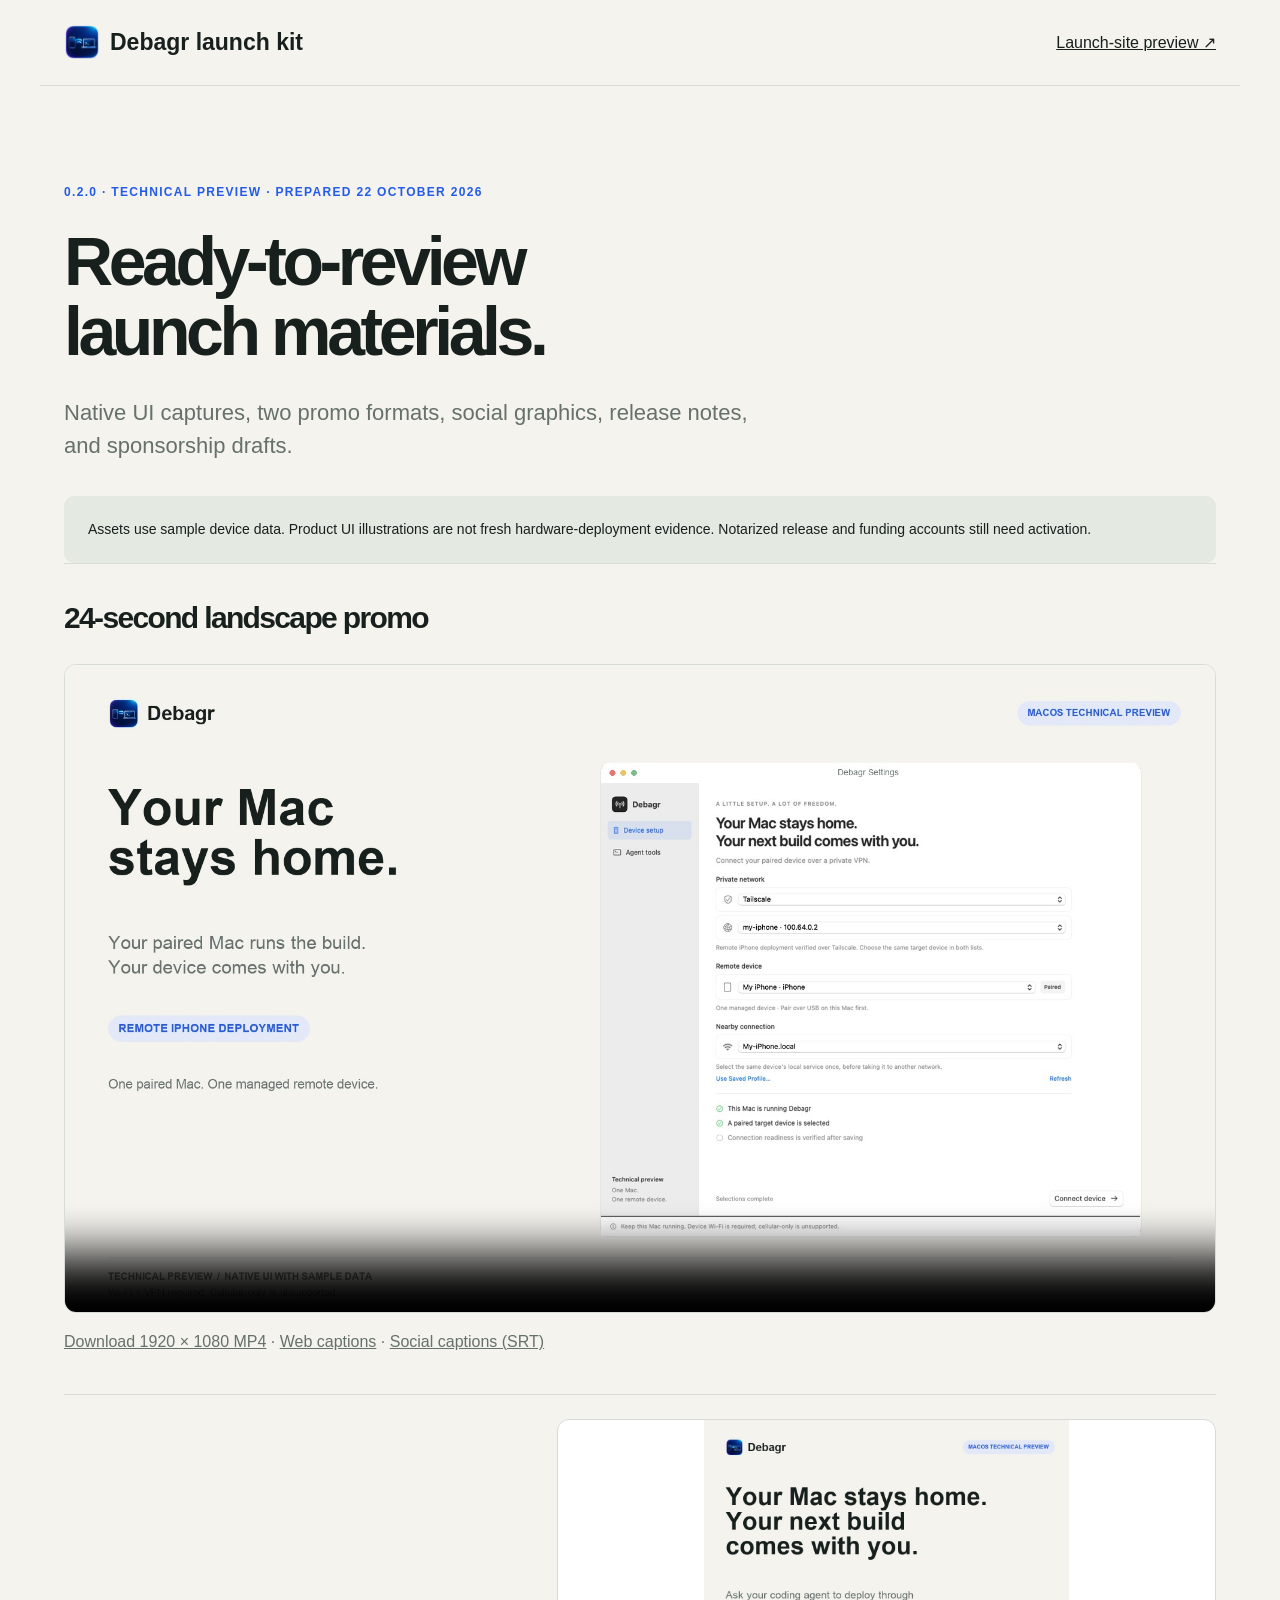
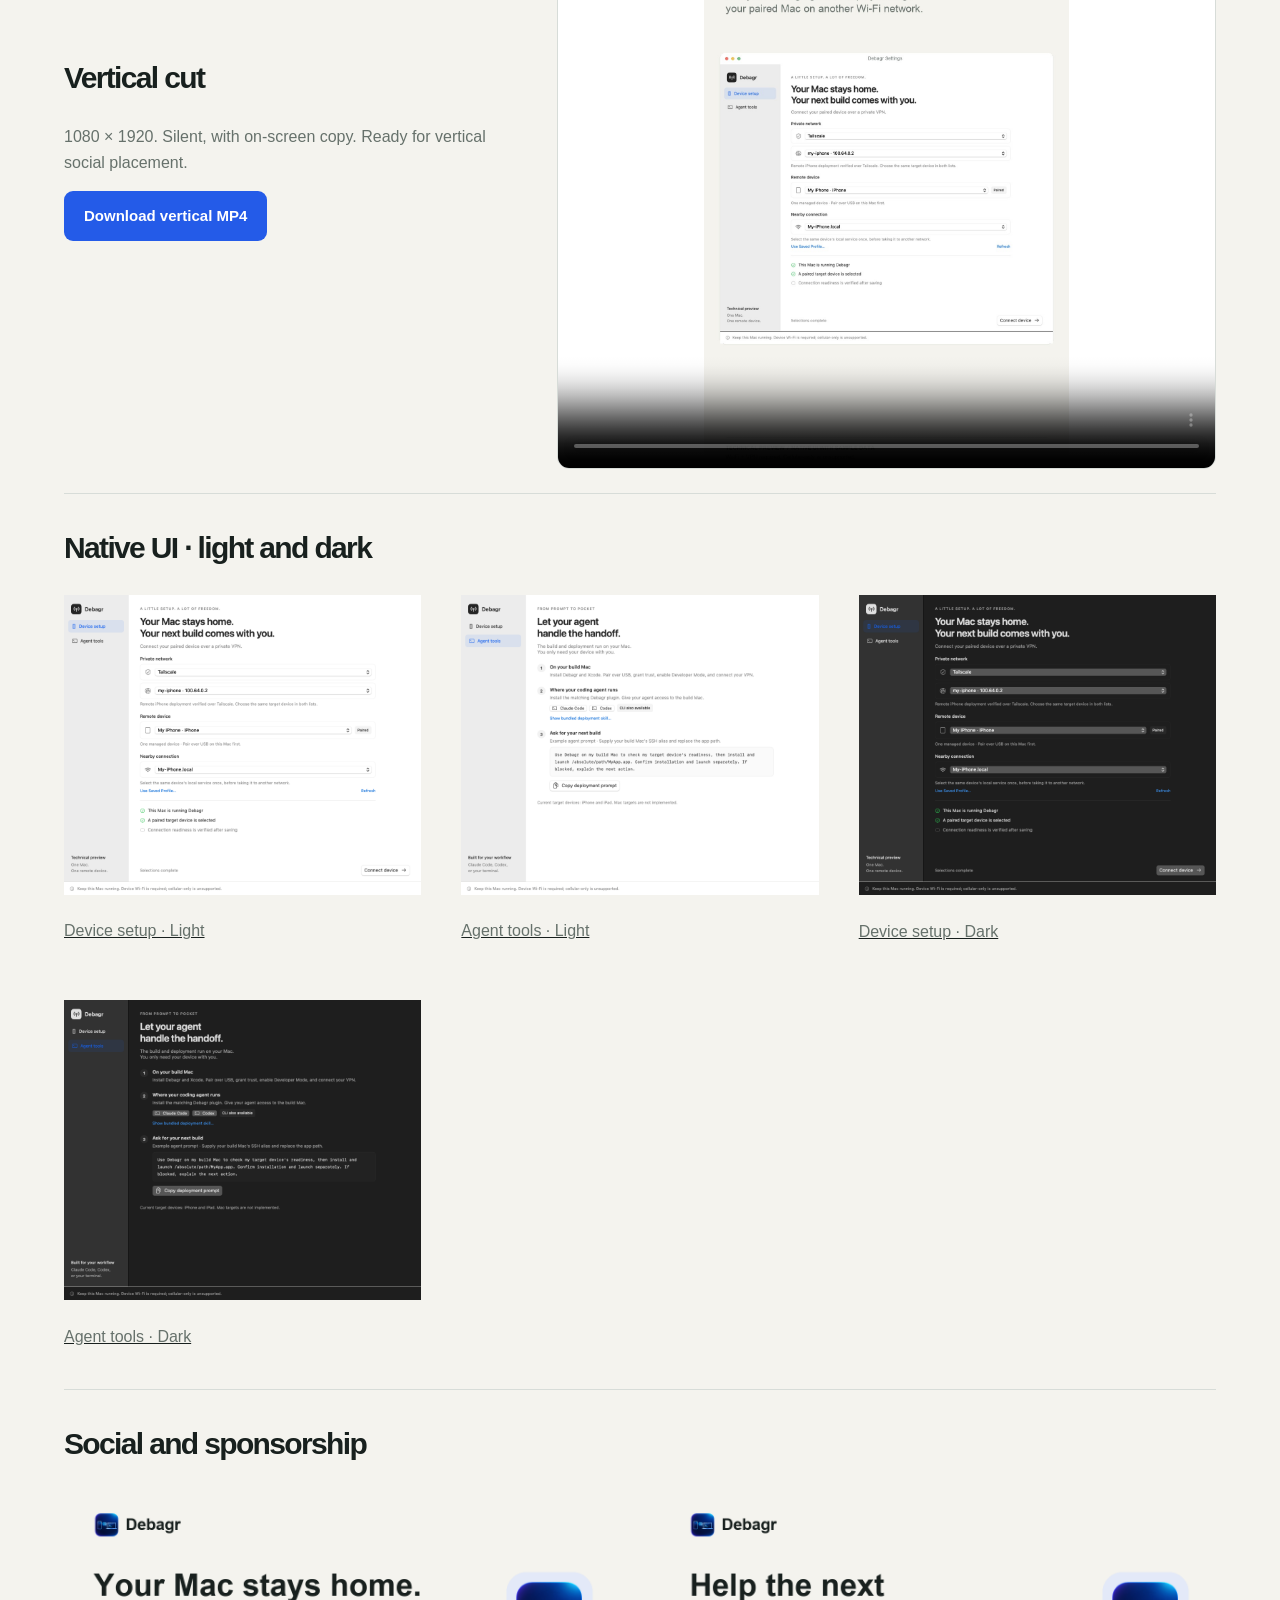
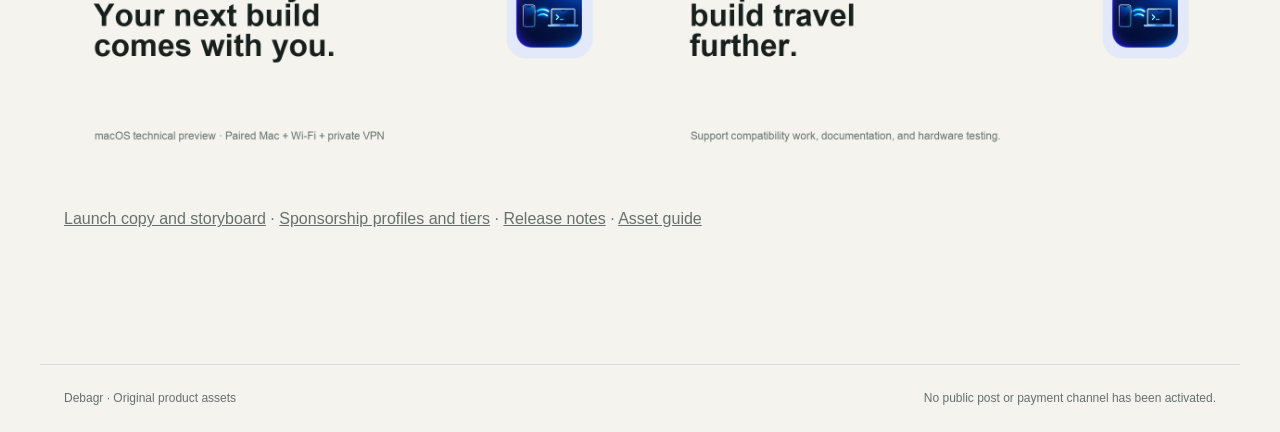
==== Marketing/index.html @ 7ded972e "Prepare technical preview signing pipeline and launch materials" ====
<!doctype html>
<html lang="en"><head><meta charset="utf-8"><meta name="viewport" content="width=device-width,initial-scale=1"><title>Debagr launch kit</title><link rel="stylesheet" href="site/styles.css"></head>
<body><nav><a class="brand" href="index.html"><img src="AppIcon.png" width="36" height="36" alt="">Debagr launch kit</a><a href="site/">Launch-site preview ↗</a></nav><main class="legal" style="max-width:1200px"><span class="eyebrow">0.2.0 · Technical preview · Prepared 22 October 2026</span><h1>Ready-to-review<br>launch materials.</h1><p class="lede">Native UI captures, two promo formats, social graphics, release notes, and sponsorship drafts.</p><div class="warning">Assets use sample device data. Product UI illustrations are not fresh hardware-deployment evidence. Notarized release and funding accounts still need activation.</div>
<section><h2>24-second landscape promo</h2><video controls playsinline preload="metadata" poster="video/debagr-promo-landscape-poster.jpg"><source src="video/debagr-promo-landscape.mp4" type="video/mp4"><track kind="captions" src="video/debagr-promo.vtt" srclang="en" label="English"></video><p><a href="video/debagr-promo-landscape.mp4" download>Download 1920 × 1080 MP4</a> · <a href="video/debagr-promo.vtt" download>Web captions</a> · <a href="video/debagr-promo.srt" download>Social captions (SRT)</a></p></section>
<section class="showcase"><div><h2>Vertical cut</h2><p>1080 × 1920. Silent, with on-screen copy. Ready for vertical social placement.</p><a class="button" href="video/debagr-promo-vertical.mp4" download>Download vertical MP4</a></div><video controls playsinline preload="metadata" poster="video/debagr-promo-vertical-poster.jpg" style="max-height:650px"><source src="video/debagr-promo-vertical.mp4" type="video/mp4"><track kind="captions" src="video/debagr-promo.vtt" srclang="en" label="English"></video></section>
<section><h2>Native UI · light and dark</h2><div class="grid" style="grid-template-columns:repeat(auto-fit,minmax(270px,1fr))"><a href="screenshots/device-setup-light.png"><img src="screenshots/device-setup-light.png" alt="Device setup in light appearance, sample data"><p>Device setup · Light</p></a><a href="screenshots/agent-tools-light.png"><img src="screenshots/agent-tools-light.png" alt="Agent tools in light appearance, sample data"><p>Agent tools · Light</p></a><a href="screenshots/device-setup-dark.png"><img src="screenshots/device-setup-dark.png" alt="Device setup in dark appearance, sample data"><p>Device setup · Dark</p></a><a href="screenshots/agent-tools-dark.png"><img src="screenshots/agent-tools-dark.png" alt="Agent tools in dark appearance, sample data"><p>Agent tools · Dark</p></a></div></section>
<section><h2>Social and sponsorship</h2><div class="grid" style="grid-template-columns:repeat(auto-fit,minmax(270px,1fr))"><a href="social/launch-card.png"><img src="social/launch-card.png" alt="Debagr social card: Your Mac stays home. Your next build comes with you."></a><a href="sponsorship/cover.png"><img src="sponsorship/cover.png" alt="Sponsor cover: Help the next build travel further."></a></div><p><a href="launch-copy.md">Launch copy and storyboard</a> · <a href="sponsorship/README.md">Sponsorship profiles and tiers</a> · <a href="release-notes.md">Release notes</a> · <a href="README.md">Asset guide</a></p></section></main><footer><span>Debagr · Original product assets</span><span>No public post or payment channel has been activated.</span></footer></body></html>
---- Marketing/site/styles.css ----
:root {
  color-scheme:light;
  --bg:#f4f3ee;
  --ink:#18201e;
  --muted:#66716b;
  --blue:#245be8;
  --line:#d7dcd8;
  --max:1200px;
  font-family:-apple-system,BlinkMacSystemFont,"Helvetica Neue",sans-serif
}
* {
  box-sizing:border-box
}
body {
  margin:0;
  background:var(--bg);
  color:var(--ink);
  line-height:1.6
}
a {
  color:inherit
}
img {
  max-width:100%;
  height:auto
}
nav,footer {
  max-width:var(--max);
  margin:auto;
  padding:24px;
  display:flex;
  align-items:center;
  justify-content:space-between;
  gap:24px
}
nav {
  border-bottom:1px solid var(--line)
}
.brand {
  display:flex;
  align-items:center;
  gap:10px;
  text-decoration:none;
  font-weight:750;
  font-size:23px
}
.brand img {
  border-radius:9px
}
.nav-links {
  display:flex;
  gap:24px
}
.nav-links a,footer a {
  font-size:14px;
  text-decoration:none
}
.badge {
  font-size:12px;
  color:var(--blue);
  background:#e3e9f8;
  border-radius:24px;
  padding:7px 14px;
  white-space:nowrap
}
.hero,.section,.legal {
  max-width:var(--max);
  margin:auto;
  padding:92px 24px
}
.hero {
  padding-top:78px
}
.eyebrow,.section-heading span {
  font-size:12px;
  font-weight:700;
  letter-spacing:.11em;
  text-transform:uppercase;
  color:var(--blue)
}
h1 {
  font-size:clamp(54px,7.8vw,108px);
  line-height:1.02;
  letter-spacing:-.065em;
  font-weight:650;
  margin:24px 0 30px
}
h1 em {
  font-style:normal;
  color:var(--blue)
}
h2 {
  font-size:clamp(38px,5.2vw,66px);
  line-height:1.08;
  letter-spacing:-.055em;
  font-weight:650;
  margin:14px 0 30px
}
h3 {
  font-size:23px;
  letter-spacing:-.025em;
  margin:35px 0 12px
}
.lede {
  font-size:22px;
  line-height:1.5;
  max-width:720px;
  color:var(--muted)
}
.actions {
  display:flex;
  align-items:center;
  gap:28px;
  margin:30px 0 14px;
  flex-wrap:wrap
}
.button {
  display:inline-block;
  background:var(--blue);
  color:white;
  border-radius:9px;
  padding:13px 20px;
  font-weight:600;
  text-decoration:none;
  font-size:15px
}
.button:hover {
  background:#164acb
}
.button[aria-disabled=true] {
  background:#dfe3df;
  color:#535d56
}
.text-link {
  font-size:15px;
  text-underline-offset:5px
}
.fine,figcaption {
  font-size:12px;
  color:var(--muted)
}
figure {
  margin:0
}
.product-shot {
  margin:60px auto 0;
  max-width:1000px
}
.product-shot img,.showcase img {
  display:block;
  border:1px solid var(--line);
  border-radius:14px;
  box-shadow:0 25px 65px #263b2b10
}
figcaption {
  margin-top:14px
}
.section {
  border-top:1px solid var(--line)
}
.grid {
  display:grid;
  gap:40px
}
.grid.three {
  grid-template-columns:repeat(3,1fr)
}
.grid article b {
  font-size:12px;
  color:var(--blue);
  letter-spacing:.08em
}
.grid p,.showcase p,.availability p {
  color:var(--muted);
  font-size:16px
}
.showcase {
  display:grid;
  grid-template-columns:.8fr 1.2fr;
  gap:54px;
  align-items:center
}
.showcase h2 {
  font-size:clamp(34px,4.5vw,56px)
}
video {
  display:block;
  width:100%;
  border:1px solid var(--line);
  border-radius:12px;
  background:white
}
details {
  font-size:14px;
  color:var(--muted);
  max-width:780px
}
summary {
  cursor:pointer
}
.requirements {
  padding:0;
  list-style:none;
  display:grid;
  grid-template-columns:1fr 1fr;
  gap:30px 60px
}
.requirements li {
  padding-top:18px;
  border-top:1px solid var(--line)
}
.requirements strong,.requirements span {
  display:block
}
.requirements span {
  margin-top:8px;
  font-size:15px;
  color:var(--muted)
}
.warning {
  padding:22px 24px;
  border-radius:10px;
  background:#e4e9e2;
  margin-top:34px;
  font-size:14px
}
.availability {
  display:grid;
  grid-template-columns:1fr 1fr;
  gap:50px;
  align-items:start
}
.availability h2 {
  margin-bottom:0
}
.availability .button {
  font-size:13px
}
.left {
  gap:20px
}
footer {
  border-top:1px solid var(--line);
  color:var(--muted);
  font-size:12px
}
.disclaimer {
  text-align:center;
  color:var(--muted);
  font-size:11px;
  margin:12px 24px 30px
}
.legal {
  max-width:850px
}
.legal h1 {
  font-size:68px
}
.legal section {
  border-top:1px solid var(--line);
  padding:24px 0
}
.legal section h2 {
  font-size:30px
}
.legal p,.legal li {
  color:var(--muted)
}
code {
  background:#e4e9e2;
  padding:3px 6px;
  border-radius:4px
}
.skip-link {
  position:absolute;
  left:16px;
  top:-60px;
  padding:8px 14px;
  background:white;
  z-index:10
}
.skip-link:focus {
  top:8px
}
:focus-visible {
  outline:3px solid var(--blue);
  outline-offset:4px
}
@media(max-width:760px) {
  nav {
    flex-wrap:wrap;
    gap:14px
  }
  .nav-links {
    order:3;
    width:100%;
    gap:20px
  }
  .nav-links a {
    font-size:12px
  }
  .hero,.section,.legal {
    padding-top:55px;
    padding-bottom:55px
  }
  h1 {
    font-size:clamp(48px,9.5vw,70px)
  }
  .lede {
    font-size:19px
  }
  .grid.three,.showcase,.requirements,.availability {
    grid-template-columns:1fr
  }
  .grid {
    gap:26px
  }
  h3 {
    margin-top:18px
  }
  .showcase {
    gap:30px
  }
  .availability {
    gap:10px
  }
  .actions {
    gap:20px
  }
  .product-shot {
    margin-top:40px
  }
  footer {
    flex-wrap:wrap
  }
  .legal h1 {
    font-size:48px
  }
}
@media(prefers-reduced-motion:reduce) {
  * {
    scroll-behavior:auto!important
  }
}
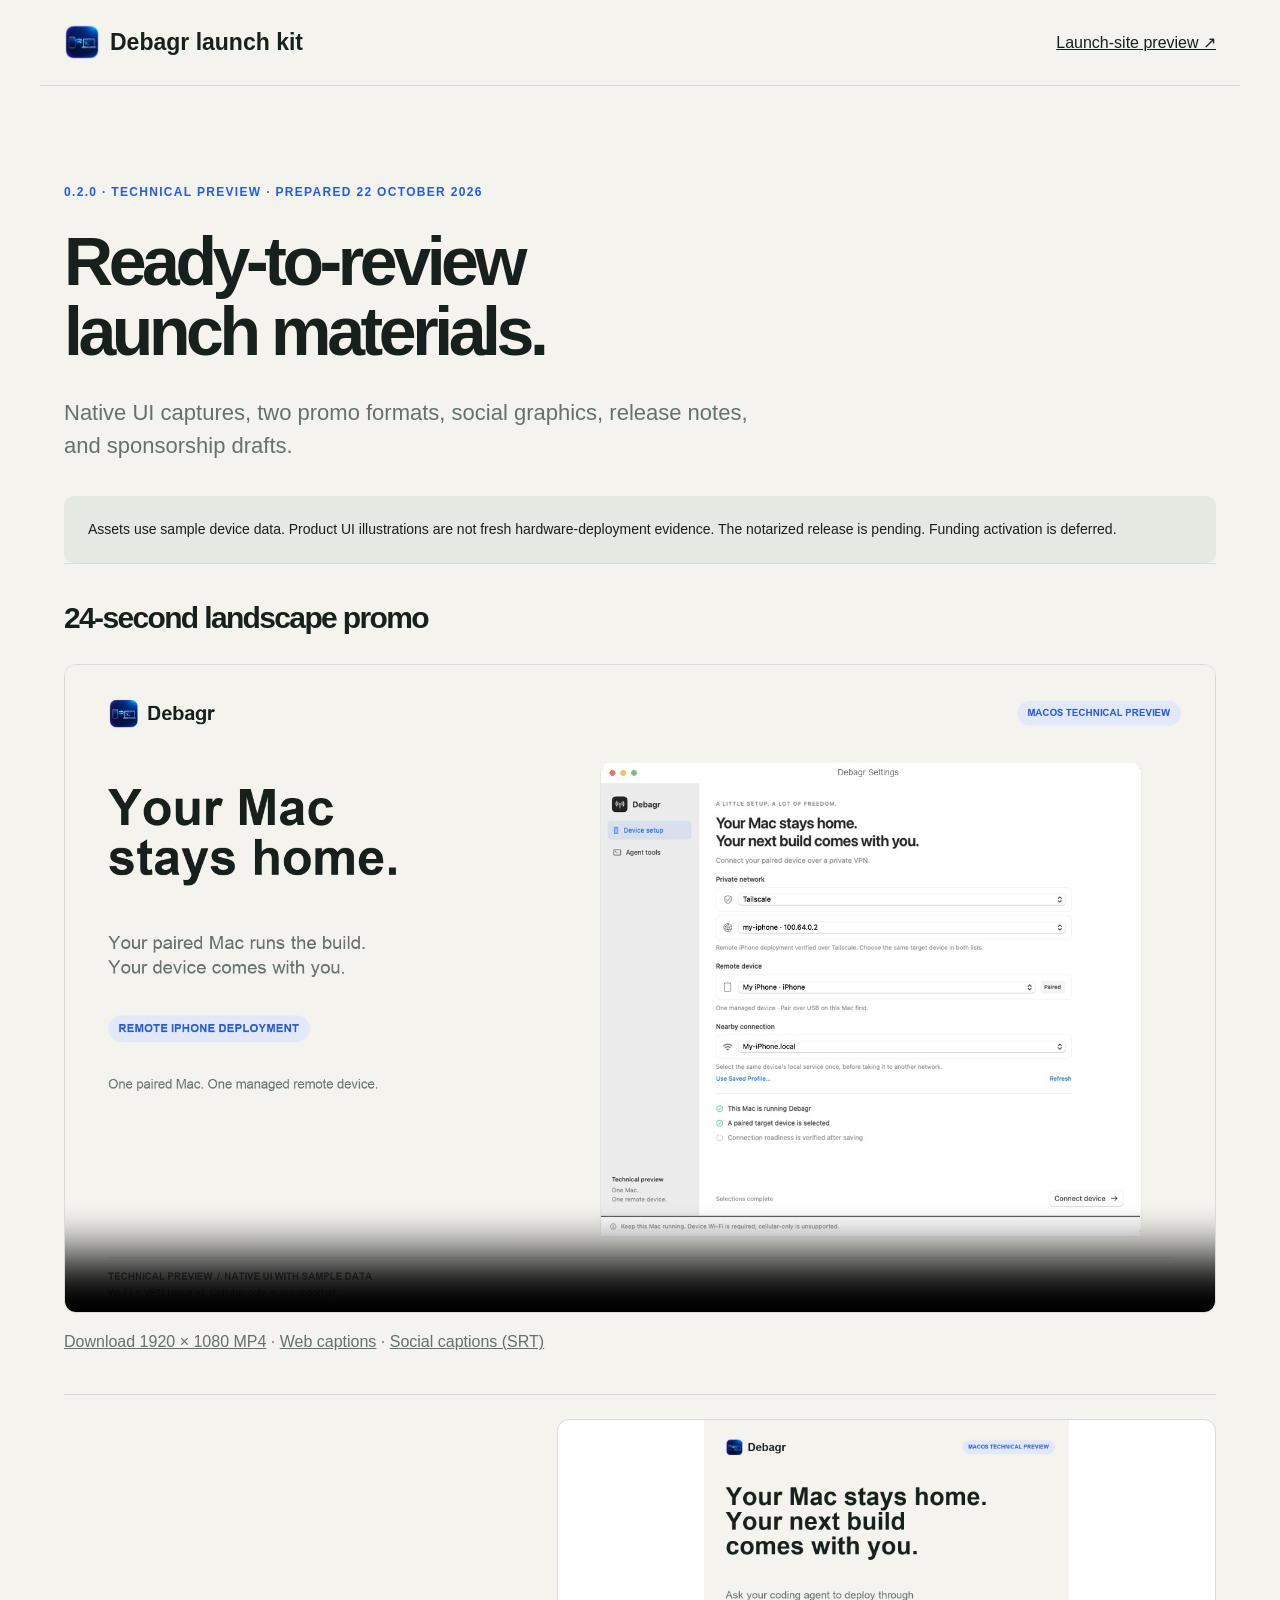
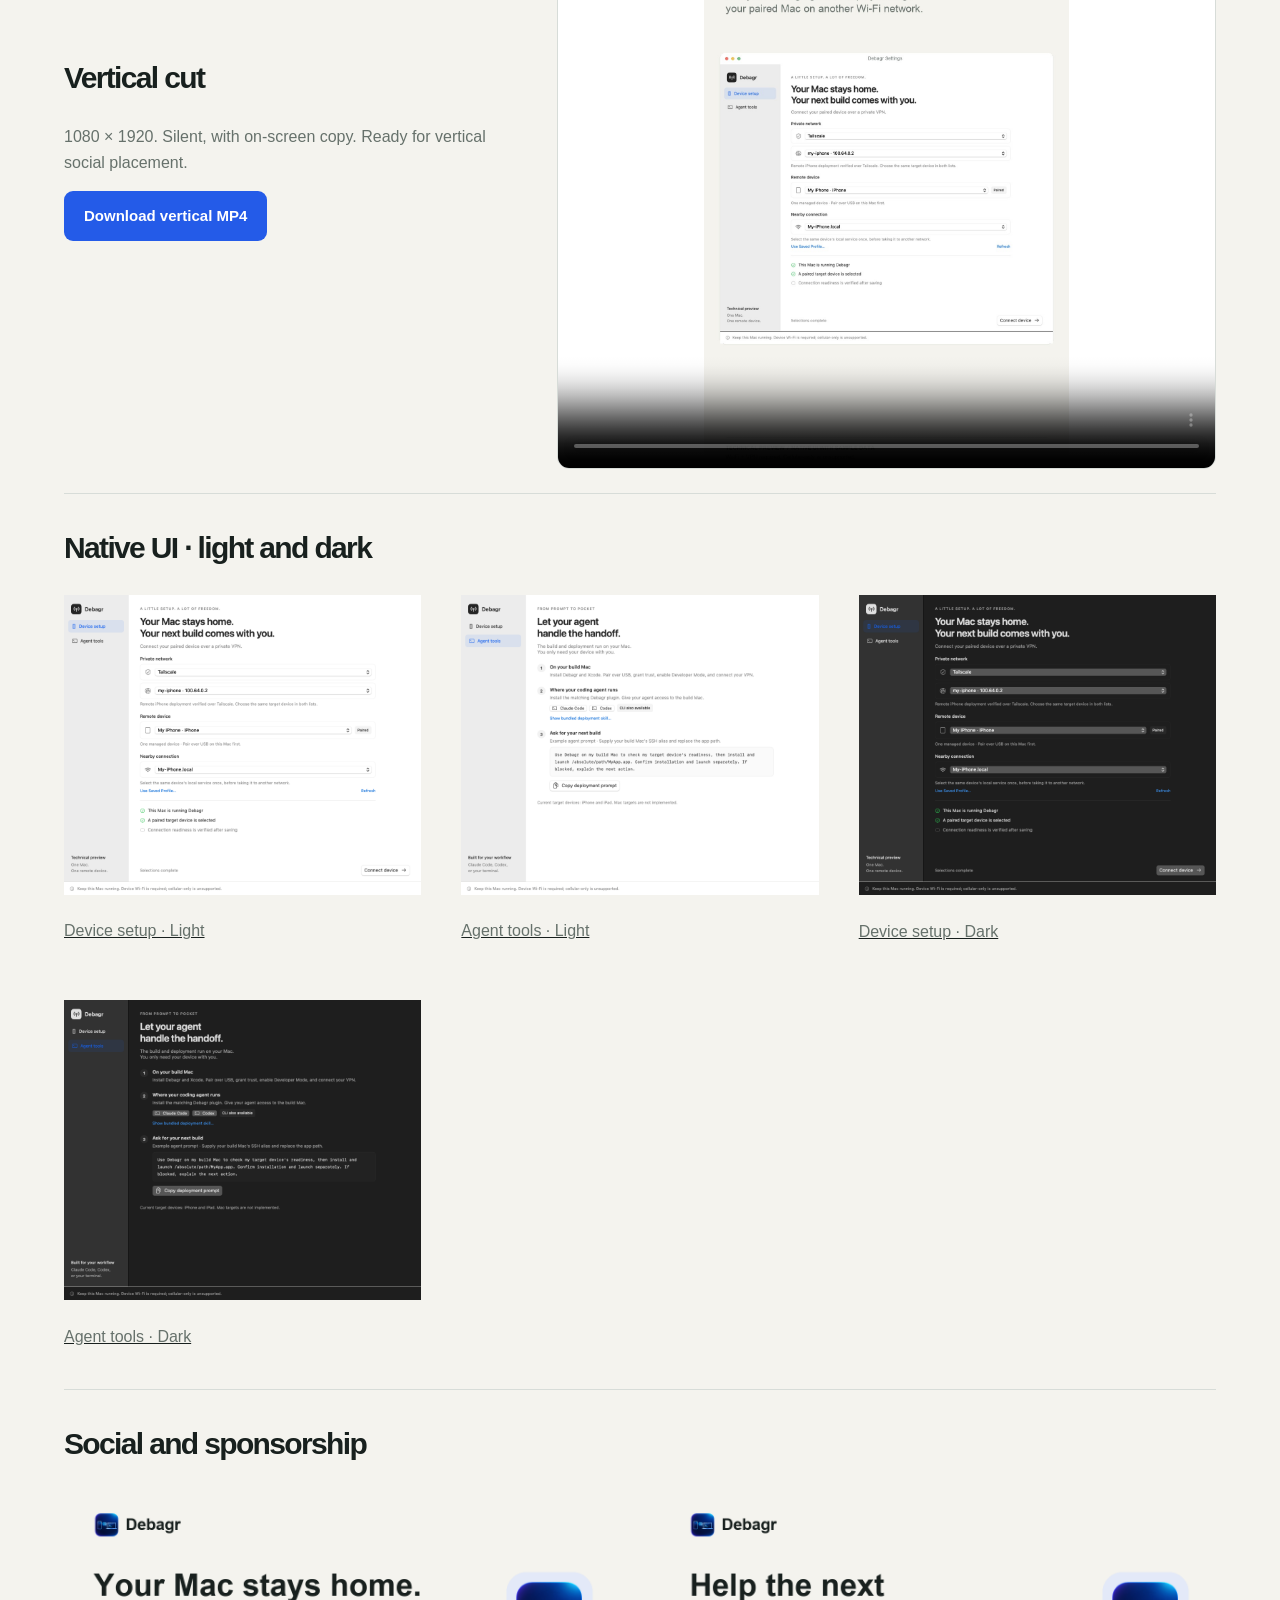
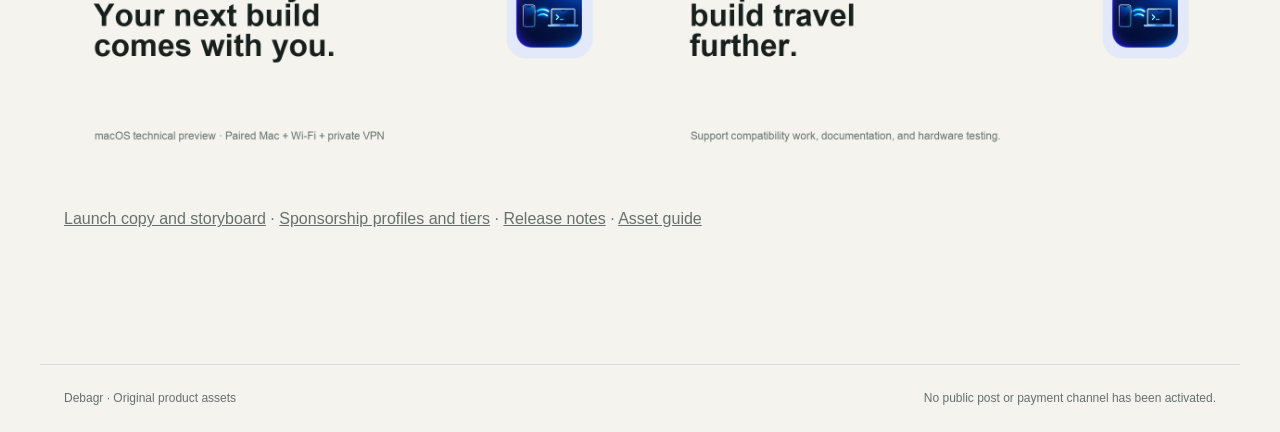
==== commit 51036a76: "Record personal publisher and defer funding activation" ====
--- a/Marketing/index.html
+++ b/Marketing/index.html
@@ -1,6 +1,6 @@
 <!doctype html>
 <html lang="en"><head><meta charset="utf-8"><meta name="viewport" content="width=device-width,initial-scale=1"><title>Debagr launch kit</title><link rel="stylesheet" href="site/styles.css"></head>
-<body><nav><a class="brand" href="index.html"><img src="AppIcon.png" width="36" height="36" alt="">Debagr launch kit</a><a href="site/">Launch-site preview ↗</a></nav><main class="legal" style="max-width:1200px"><span class="eyebrow">0.2.0 · Technical preview · Prepared 22 October 2026</span><h1>Ready-to-review<br>launch materials.</h1><p class="lede">Native UI captures, two promo formats, social graphics, release notes, and sponsorship drafts.</p><div class="warning">Assets use sample device data. Product UI illustrations are not fresh hardware-deployment evidence. Notarized release and funding accounts still need activation.</div>
+<body><nav><a class="brand" href="index.html"><img src="AppIcon.png" width="36" height="36" alt="">Debagr launch kit</a><a href="site/">Launch-site preview ↗</a></nav><main class="legal" style="max-width:1200px"><span class="eyebrow">0.2.0 · Technical preview · Prepared 22 October 2026</span><h1>Ready-to-review<br>launch materials.</h1><p class="lede">Native UI captures, two promo formats, social graphics, release notes, and sponsorship drafts.</p><div class="warning">Assets use sample device data. Product UI illustrations are not fresh hardware-deployment evidence. The notarized release is pending. Funding activation is deferred.</div>
 <section><h2>24-second landscape promo</h2><video controls playsinline preload="metadata" poster="video/debagr-promo-landscape-poster.jpg"><source src="video/debagr-promo-landscape.mp4" type="video/mp4"><track kind="captions" src="video/debagr-promo.vtt" srclang="en" label="English"></video><p><a href="video/debagr-promo-landscape.mp4" download>Download 1920 × 1080 MP4</a> · <a href="video/debagr-promo.vtt" download>Web captions</a> · <a href="video/debagr-promo.srt" download>Social captions (SRT)</a></p></section>
 <section class="showcase"><div><h2>Vertical cut</h2><p>1080 × 1920. Silent, with on-screen copy. Ready for vertical social placement.</p><a class="button" href="video/debagr-promo-vertical.mp4" download>Download vertical MP4</a></div><video controls playsinline preload="metadata" poster="video/debagr-promo-vertical-poster.jpg" style="max-height:650px"><source src="video/debagr-promo-vertical.mp4" type="video/mp4"><track kind="captions" src="video/debagr-promo.vtt" srclang="en" label="English"></video></section>
 <section><h2>Native UI · light and dark</h2><div class="grid" style="grid-template-columns:repeat(auto-fit,minmax(270px,1fr))"><a href="screenshots/device-setup-light.png"><img src="screenshots/device-setup-light.png" alt="Device setup in light appearance, sample data"><p>Device setup · Light</p></a><a href="screenshots/agent-tools-light.png"><img src="screenshots/agent-tools-light.png" alt="Agent tools in light appearance, sample data"><p>Agent tools · Light</p></a><a href="screenshots/device-setup-dark.png"><img src="screenshots/device-setup-dark.png" alt="Device setup in dark appearance, sample data"><p>Device setup · Dark</p></a><a href="screenshots/agent-tools-dark.png"><img src="screenshots/agent-tools-dark.png" alt="Agent tools in dark appearance, sample data"><p>Agent tools · Dark</p></a></div></section>
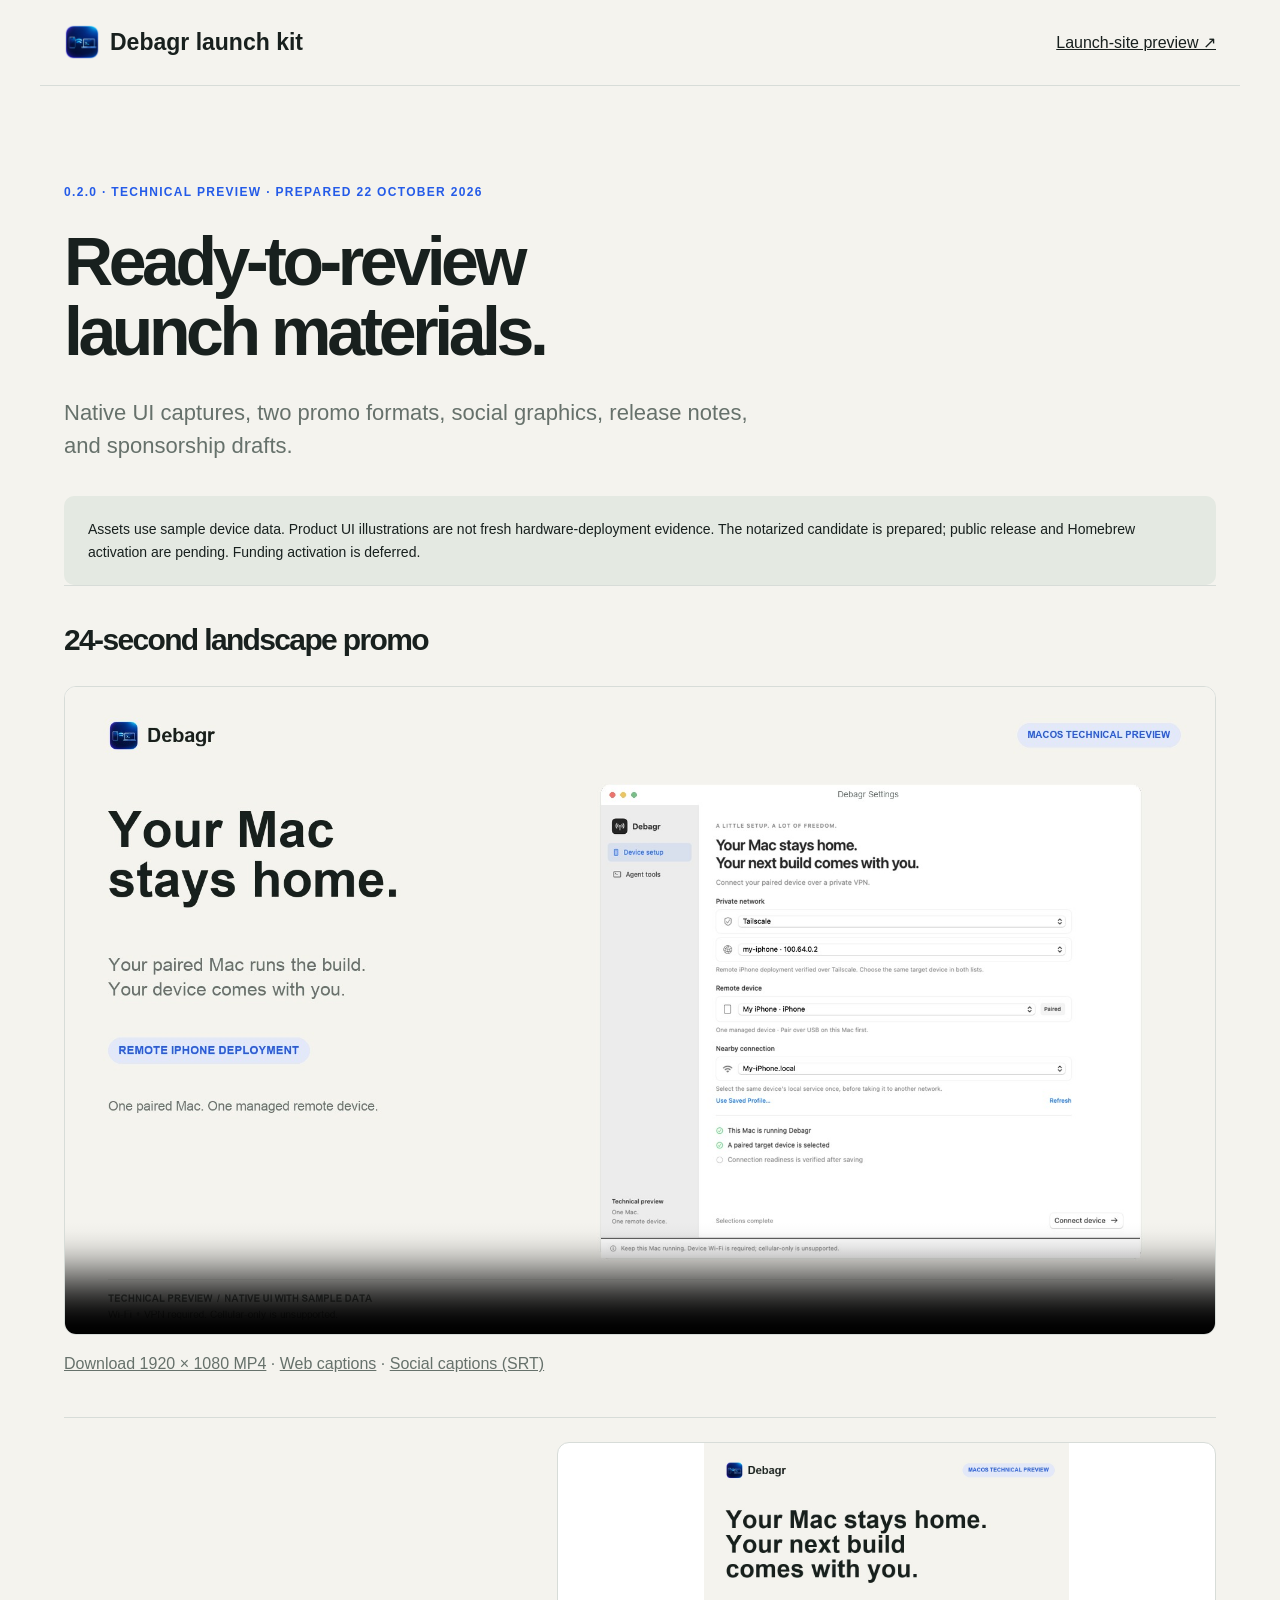
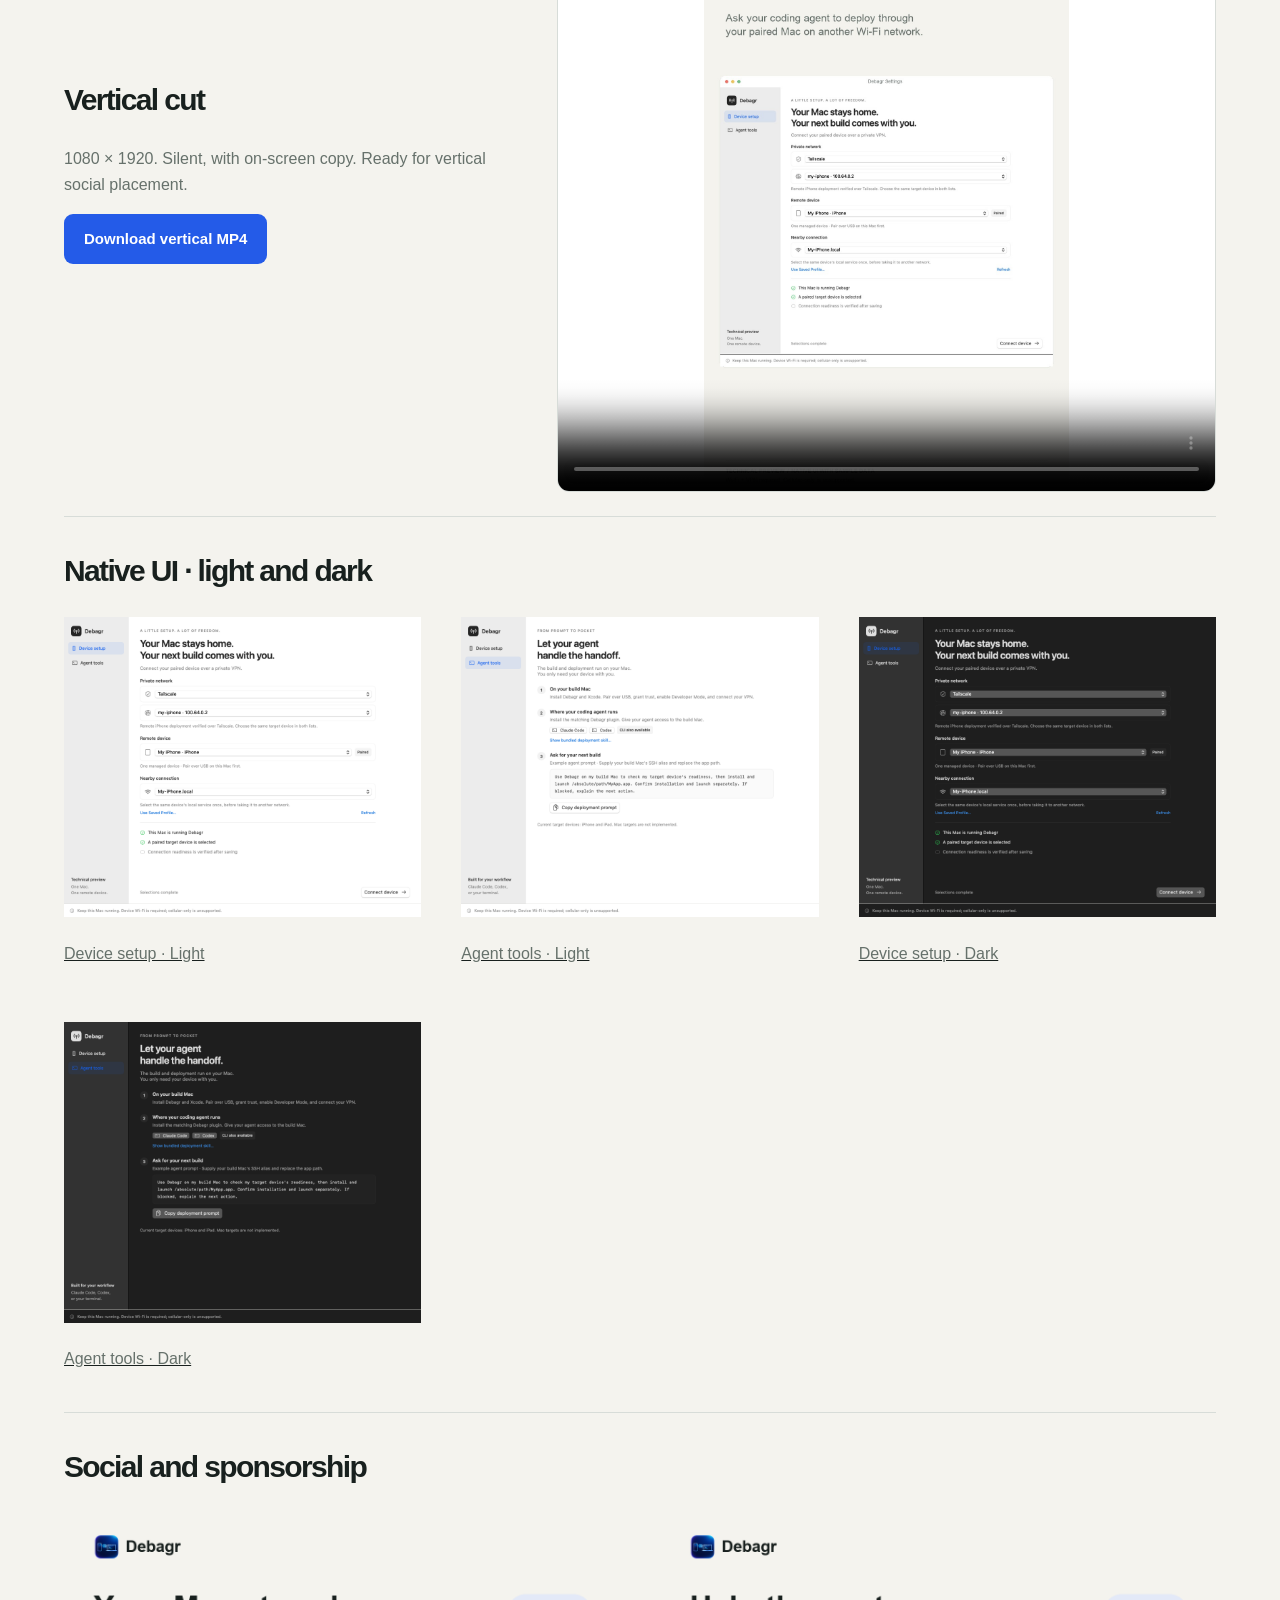
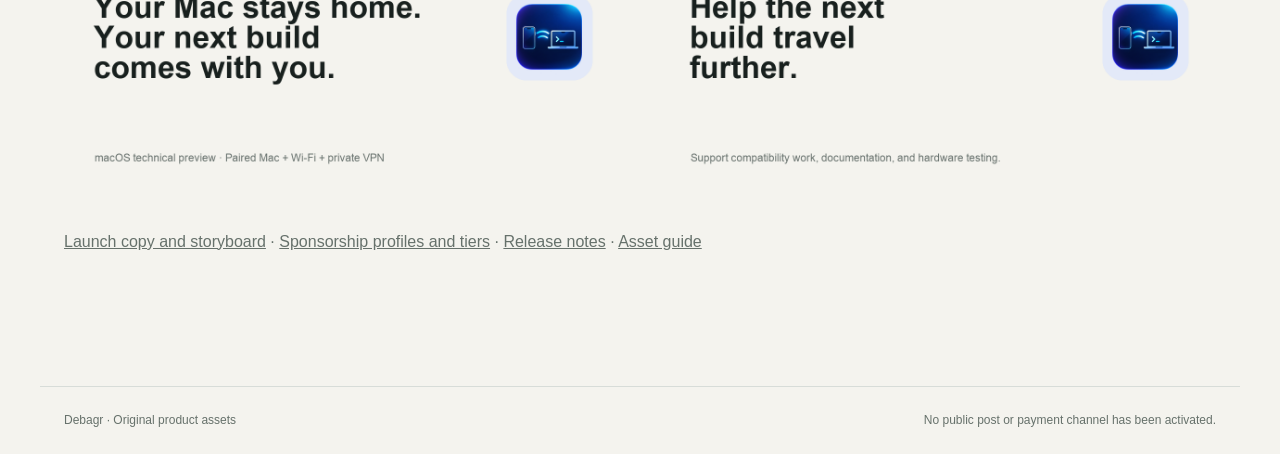
==== commit befec1e8: "Record notarized candidate and validated Homebrew channel" ====
--- a/Marketing/index.html
+++ b/Marketing/index.html
@@ -1,6 +1,6 @@
 <!doctype html>
 <html lang="en"><head><meta charset="utf-8"><meta name="viewport" content="width=device-width,initial-scale=1"><title>Debagr launch kit</title><link rel="stylesheet" href="site/styles.css"></head>
-<body><nav><a class="brand" href="index.html"><img src="AppIcon.png" width="36" height="36" alt="">Debagr launch kit</a><a href="site/">Launch-site preview ↗</a></nav><main class="legal" style="max-width:1200px"><span class="eyebrow">0.2.0 · Technical preview · Prepared 22 October 2026</span><h1>Ready-to-review<br>launch materials.</h1><p class="lede">Native UI captures, two promo formats, social graphics, release notes, and sponsorship drafts.</p><div class="warning">Assets use sample device data. Product UI illustrations are not fresh hardware-deployment evidence. The notarized release is pending. Funding activation is deferred.</div>
+<body><nav><a class="brand" href="index.html"><img src="AppIcon.png" width="36" height="36" alt="">Debagr launch kit</a><a href="site/">Launch-site preview ↗</a></nav><main class="legal" style="max-width:1200px"><span class="eyebrow">0.2.0 · Technical preview · Prepared 22 October 2026</span><h1>Ready-to-review<br>launch materials.</h1><p class="lede">Native UI captures, two promo formats, social graphics, release notes, and sponsorship drafts.</p><div class="warning">Assets use sample device data. Product UI illustrations are not fresh hardware-deployment evidence. The notarized candidate is prepared; public release and Homebrew activation are pending. Funding activation is deferred.</div>
 <section><h2>24-second landscape promo</h2><video controls playsinline preload="metadata" poster="video/debagr-promo-landscape-poster.jpg"><source src="video/debagr-promo-landscape.mp4" type="video/mp4"><track kind="captions" src="video/debagr-promo.vtt" srclang="en" label="English"></video><p><a href="video/debagr-promo-landscape.mp4" download>Download 1920 × 1080 MP4</a> · <a href="video/debagr-promo.vtt" download>Web captions</a> · <a href="video/debagr-promo.srt" download>Social captions (SRT)</a></p></section>
 <section class="showcase"><div><h2>Vertical cut</h2><p>1080 × 1920. Silent, with on-screen copy. Ready for vertical social placement.</p><a class="button" href="video/debagr-promo-vertical.mp4" download>Download vertical MP4</a></div><video controls playsinline preload="metadata" poster="video/debagr-promo-vertical-poster.jpg" style="max-height:650px"><source src="video/debagr-promo-vertical.mp4" type="video/mp4"><track kind="captions" src="video/debagr-promo.vtt" srclang="en" label="English"></video></section>
 <section><h2>Native UI · light and dark</h2><div class="grid" style="grid-template-columns:repeat(auto-fit,minmax(270px,1fr))"><a href="screenshots/device-setup-light.png"><img src="screenshots/device-setup-light.png" alt="Device setup in light appearance, sample data"><p>Device setup · Light</p></a><a href="screenshots/agent-tools-light.png"><img src="screenshots/agent-tools-light.png" alt="Agent tools in light appearance, sample data"><p>Agent tools · Light</p></a><a href="screenshots/device-setup-dark.png"><img src="screenshots/device-setup-dark.png" alt="Device setup in dark appearance, sample data"><p>Device setup · Dark</p></a><a href="screenshots/agent-tools-dark.png"><img src="screenshots/agent-tools-dark.png" alt="Agent tools in dark appearance, sample data"><p>Agent tools · Dark</p></a></div></section>
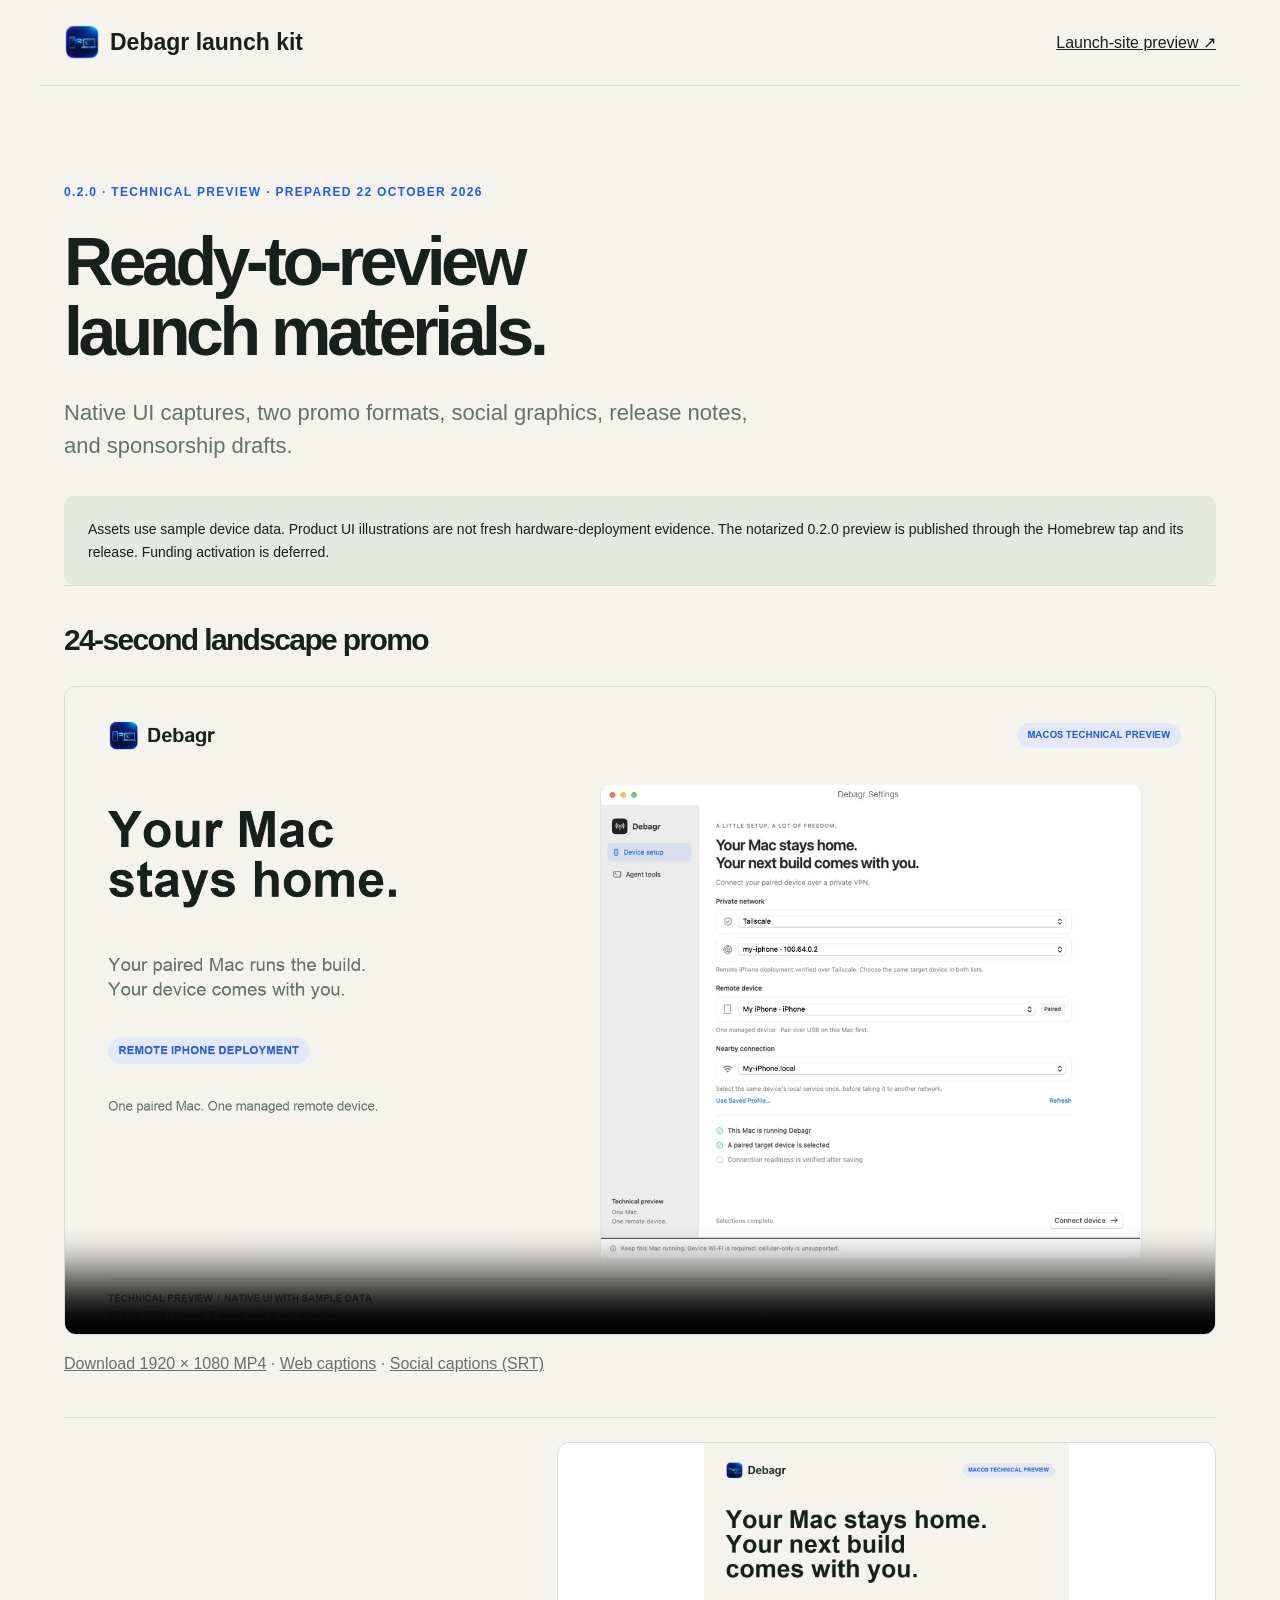
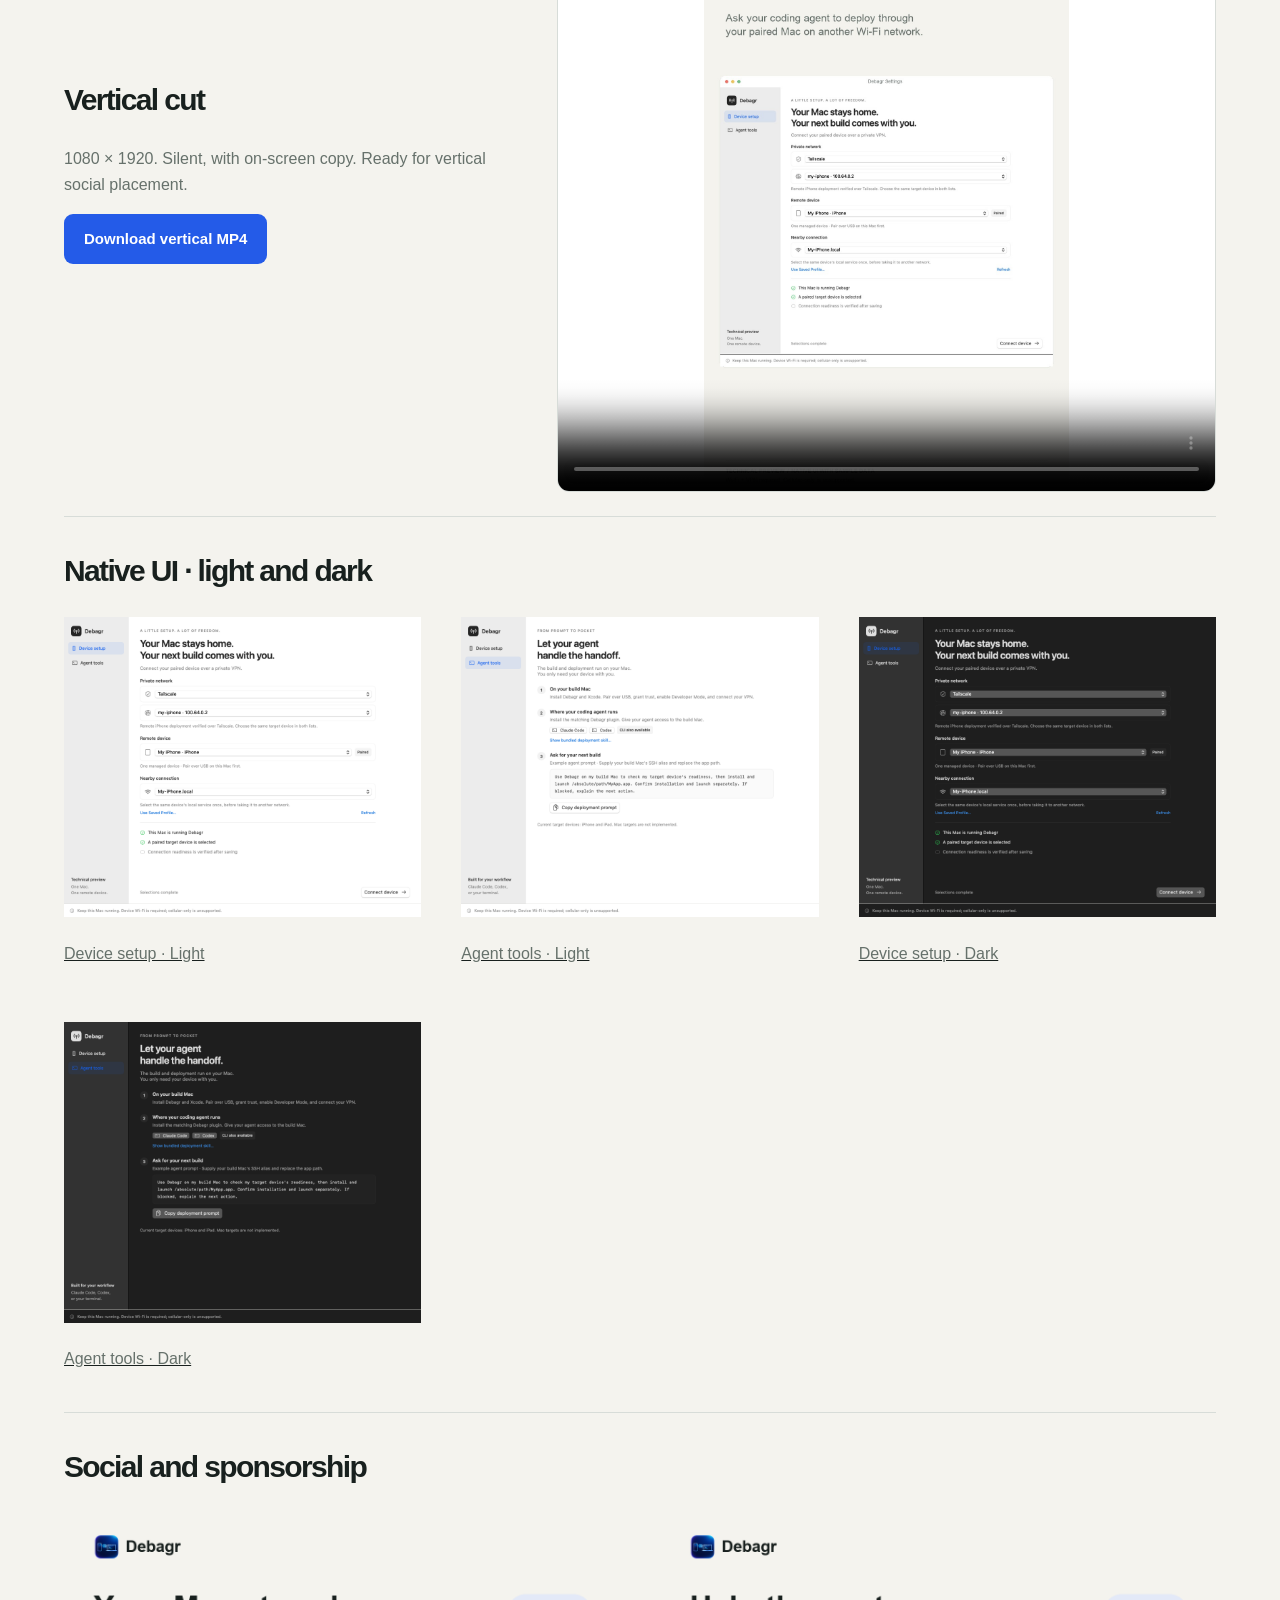
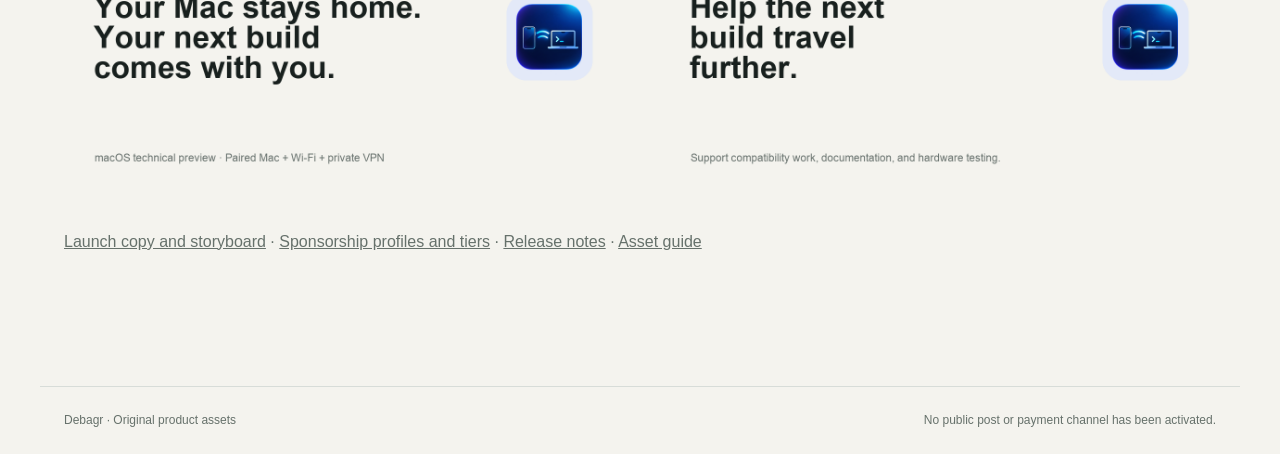
==== commit 36aeec40: "Record public 0.2.0 technical preview launch Publish the notarized 0.2.0 preview through the public " ====
--- a/Marketing/index.html
+++ b/Marketing/index.html
@@ -1,6 +1,6 @@
 <!doctype html>
 <html lang="en"><head><meta charset="utf-8"><meta name="viewport" content="width=device-width,initial-scale=1"><title>Debagr launch kit</title><link rel="stylesheet" href="site/styles.css"></head>
-<body><nav><a class="brand" href="index.html"><img src="AppIcon.png" width="36" height="36" alt="">Debagr launch kit</a><a href="site/">Launch-site preview ↗</a></nav><main class="legal" style="max-width:1200px"><span class="eyebrow">0.2.0 · Technical preview · Prepared 22 October 2026</span><h1>Ready-to-review<br>launch materials.</h1><p class="lede">Native UI captures, two promo formats, social graphics, release notes, and sponsorship drafts.</p><div class="warning">Assets use sample device data. Product UI illustrations are not fresh hardware-deployment evidence. The notarized candidate is prepared; public release and Homebrew activation are pending. Funding activation is deferred.</div>
+<body><nav><a class="brand" href="index.html"><img src="AppIcon.png" width="36" height="36" alt="">Debagr launch kit</a><a href="site/">Launch-site preview ↗</a></nav><main class="legal" style="max-width:1200px"><span class="eyebrow">0.2.0 · Technical preview · Prepared 22 October 2026</span><h1>Ready-to-review<br>launch materials.</h1><p class="lede">Native UI captures, two promo formats, social graphics, release notes, and sponsorship drafts.</p><div class="warning">Assets use sample device data. Product UI illustrations are not fresh hardware-deployment evidence. The notarized 0.2.0 preview is published through the Homebrew tap and its release. Funding activation is deferred.</div>
 <section><h2>24-second landscape promo</h2><video controls playsinline preload="metadata" poster="video/debagr-promo-landscape-poster.jpg"><source src="video/debagr-promo-landscape.mp4" type="video/mp4"><track kind="captions" src="video/debagr-promo.vtt" srclang="en" label="English"></video><p><a href="video/debagr-promo-landscape.mp4" download>Download 1920 × 1080 MP4</a> · <a href="video/debagr-promo.vtt" download>Web captions</a> · <a href="video/debagr-promo.srt" download>Social captions (SRT)</a></p></section>
 <section class="showcase"><div><h2>Vertical cut</h2><p>1080 × 1920. Silent, with on-screen copy. Ready for vertical social placement.</p><a class="button" href="video/debagr-promo-vertical.mp4" download>Download vertical MP4</a></div><video controls playsinline preload="metadata" poster="video/debagr-promo-vertical-poster.jpg" style="max-height:650px"><source src="video/debagr-promo-vertical.mp4" type="video/mp4"><track kind="captions" src="video/debagr-promo.vtt" srclang="en" label="English"></video></section>
 <section><h2>Native UI · light and dark</h2><div class="grid" style="grid-template-columns:repeat(auto-fit,minmax(270px,1fr))"><a href="screenshots/device-setup-light.png"><img src="screenshots/device-setup-light.png" alt="Device setup in light appearance, sample data"><p>Device setup · Light</p></a><a href="screenshots/agent-tools-light.png"><img src="screenshots/agent-tools-light.png" alt="Agent tools in light appearance, sample data"><p>Agent tools · Light</p></a><a href="screenshots/device-setup-dark.png"><img src="screenshots/device-setup-dark.png" alt="Device setup in dark appearance, sample data"><p>Device setup · Dark</p></a><a href="screenshots/agent-tools-dark.png"><img src="screenshots/agent-tools-dark.png" alt="Agent tools in dark appearance, sample data"><p>Agent tools · Dark</p></a></div></section>
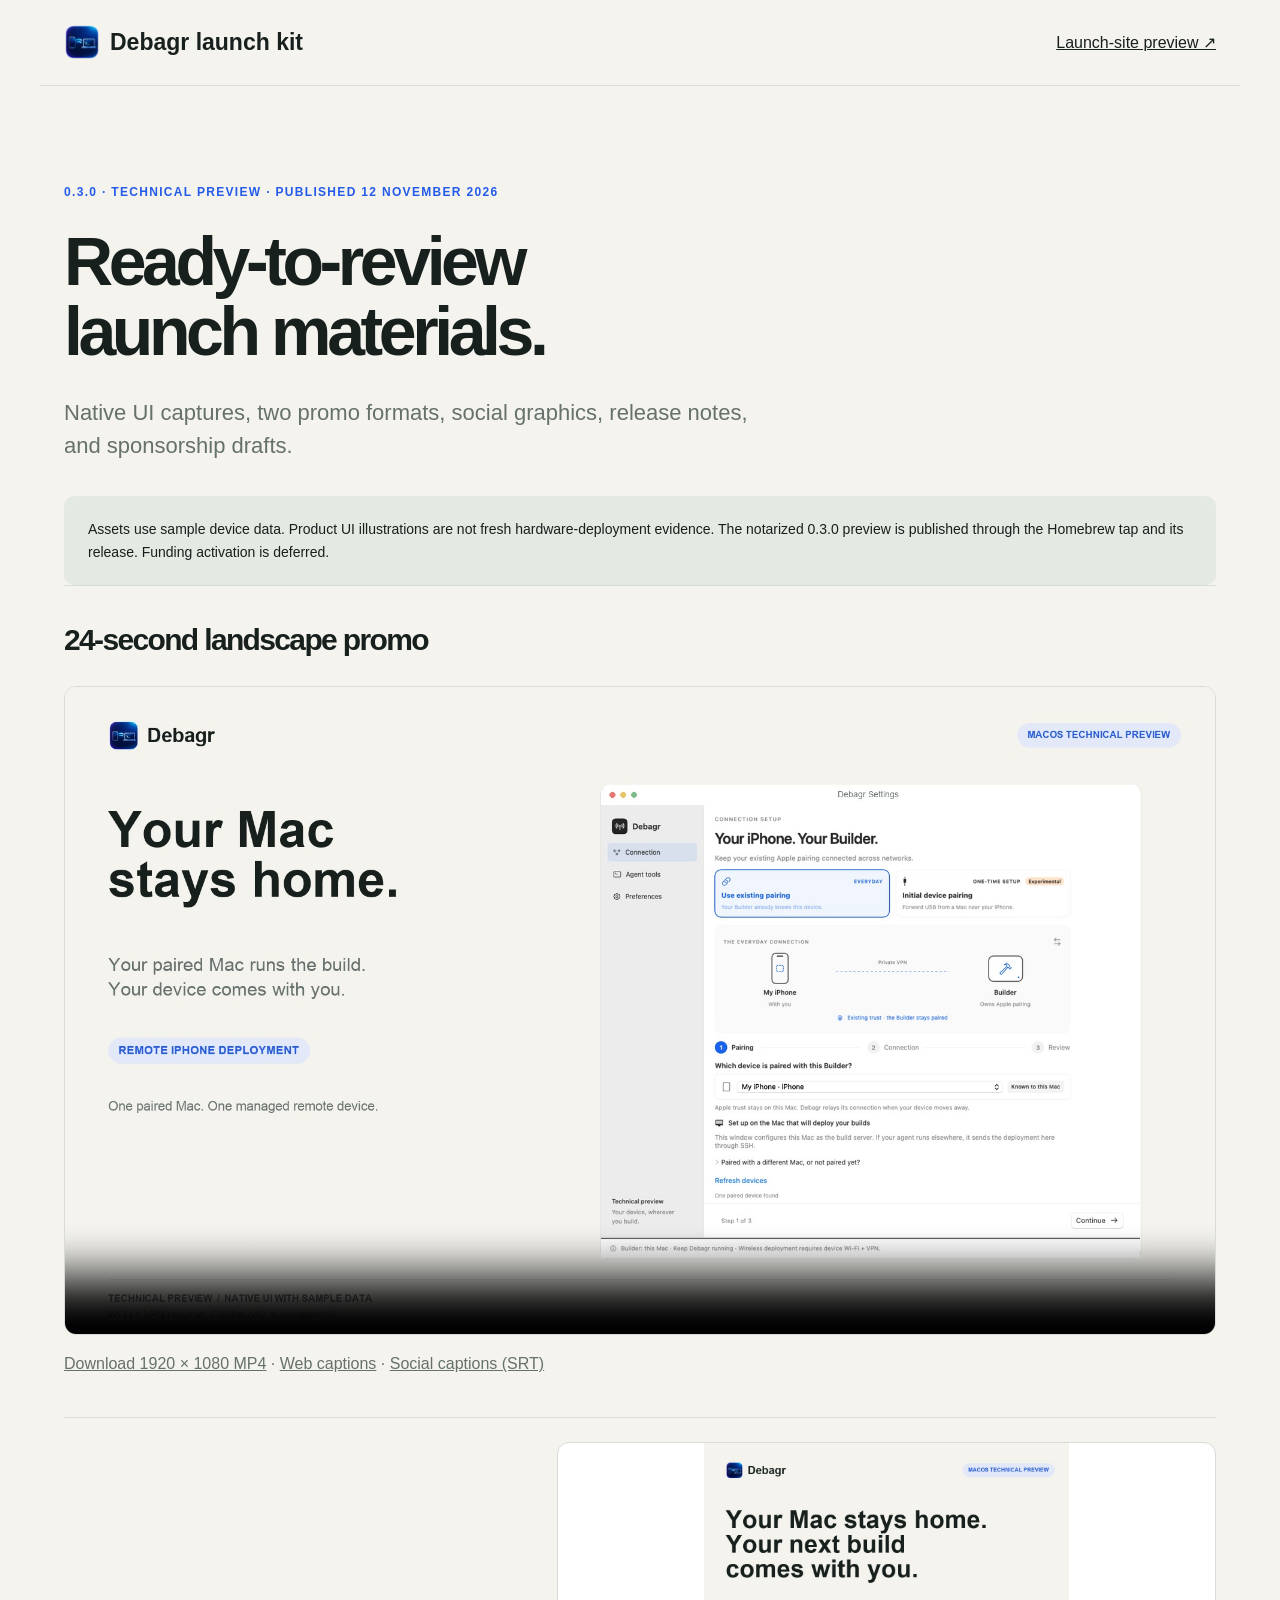
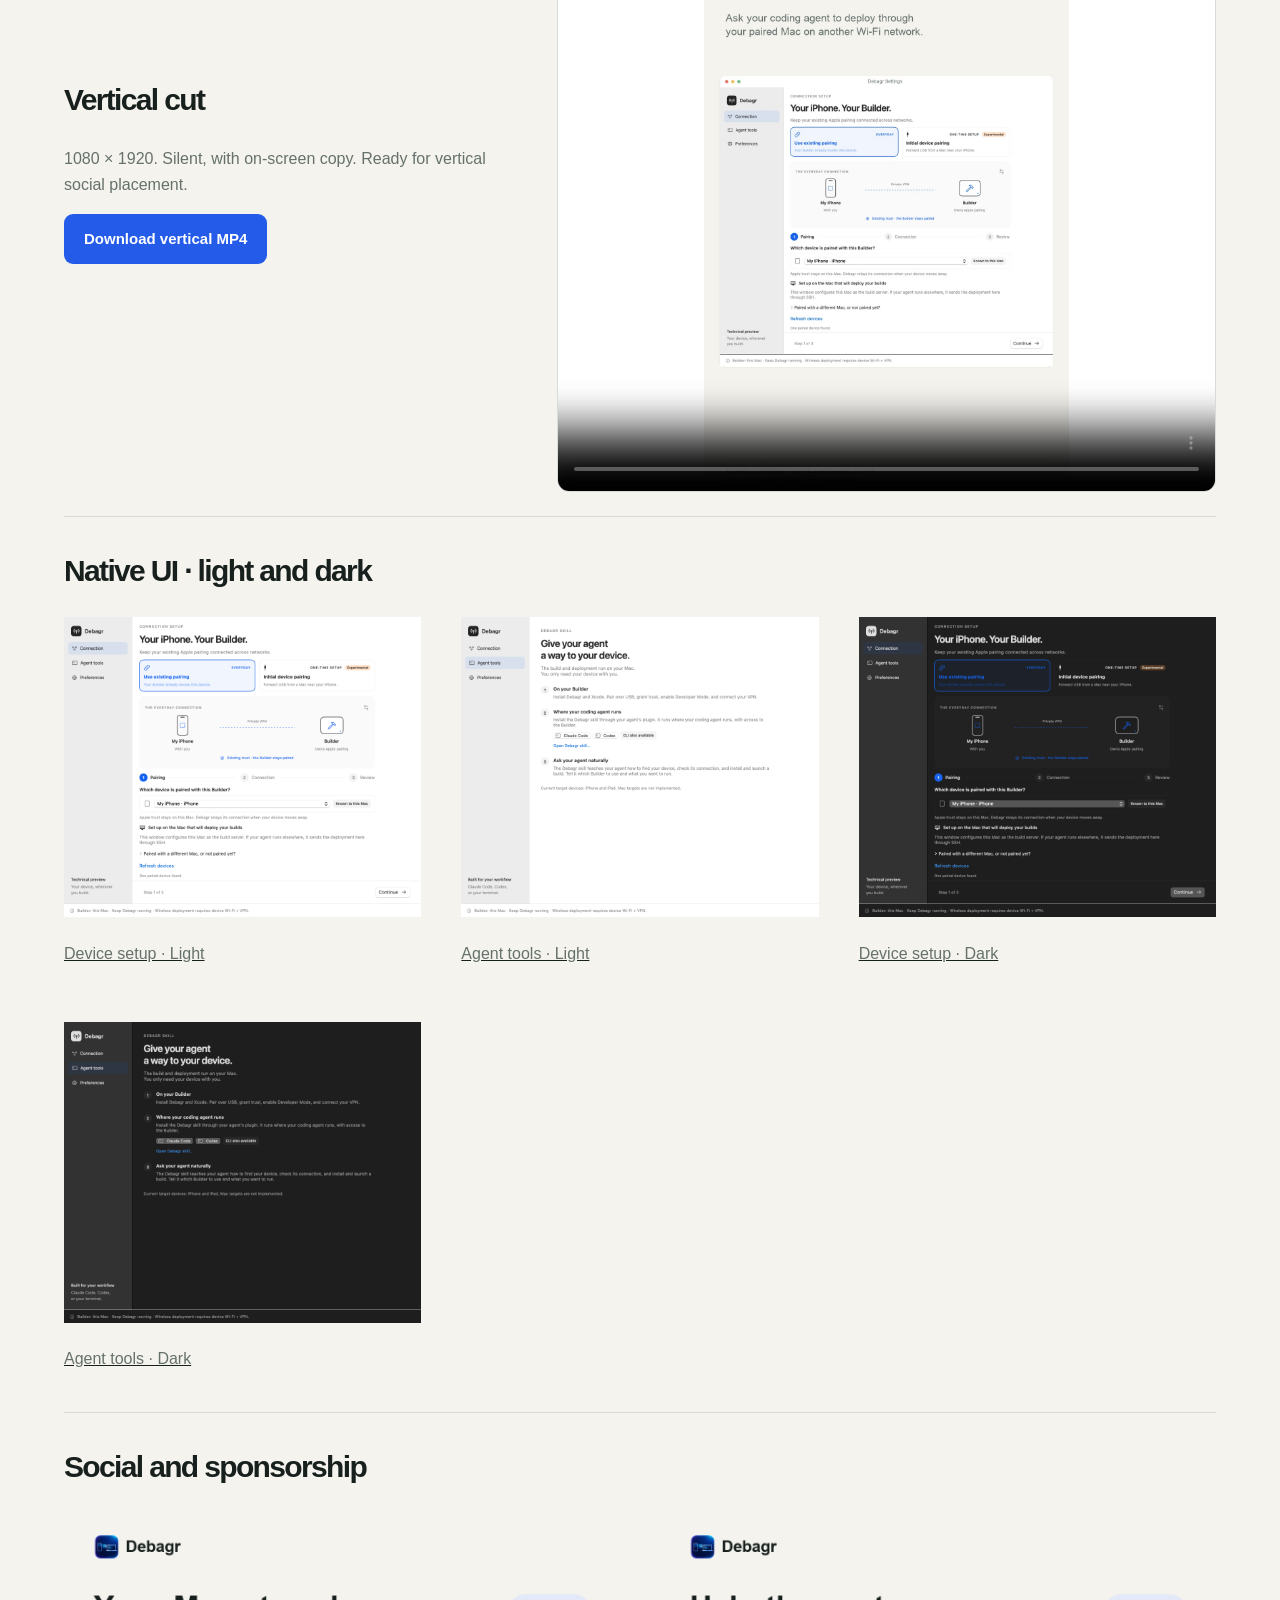
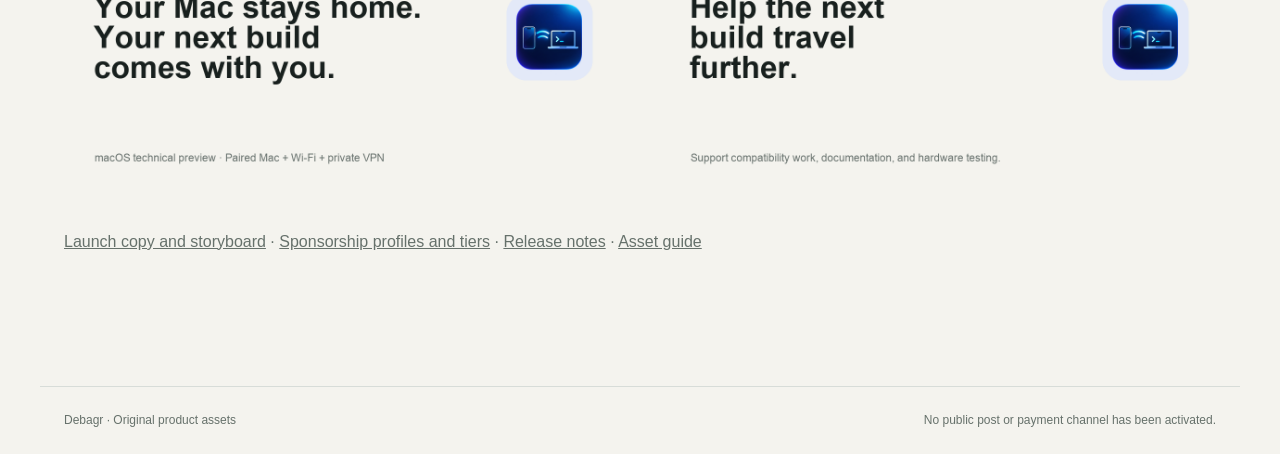
==== commit f8d87b2f: "Record 0.3.0 publication" ====
--- a/Marketing/index.html
+++ b/Marketing/index.html
@@ -1,6 +1,6 @@
 <!doctype html>
 <html lang="en"><head><meta charset="utf-8"><meta name="viewport" content="width=device-width,initial-scale=1"><title>Debagr launch kit</title><link rel="stylesheet" href="site/styles.css"></head>
-<body><nav><a class="brand" href="index.html"><img src="AppIcon.png" width="36" height="36" alt="">Debagr launch kit</a><a href="site/">Launch-site preview ↗</a></nav><main class="legal" style="max-width:1200px"><span class="eyebrow">0.2.0 · Technical preview · Prepared 22 October 2026</span><h1>Ready-to-review<br>launch materials.</h1><p class="lede">Native UI captures, two promo formats, social graphics, release notes, and sponsorship drafts.</p><div class="warning">Assets use sample device data. Product UI illustrations are not fresh hardware-deployment evidence. The notarized 0.2.0 preview is published through the Homebrew tap and its release. Funding activation is deferred.</div>
+<body><nav><a class="brand" href="index.html"><img src="AppIcon.png" width="36" height="36" alt="">Debagr launch kit</a><a href="site/">Launch-site preview ↗</a></nav><main class="legal" style="max-width:1200px"><span class="eyebrow">0.3.0 · Technical preview · Published 12 November 2026</span><h1>Ready-to-review<br>launch materials.</h1><p class="lede">Native UI captures, two promo formats, social graphics, release notes, and sponsorship drafts.</p><div class="warning">Assets use sample device data. Product UI illustrations are not fresh hardware-deployment evidence. The notarized 0.3.0 preview is published through the Homebrew tap and its release. Funding activation is deferred.</div>
 <section><h2>24-second landscape promo</h2><video controls playsinline preload="metadata" poster="video/debagr-promo-landscape-poster.jpg"><source src="video/debagr-promo-landscape.mp4" type="video/mp4"><track kind="captions" src="video/debagr-promo.vtt" srclang="en" label="English"></video><p><a href="video/debagr-promo-landscape.mp4" download>Download 1920 × 1080 MP4</a> · <a href="video/debagr-promo.vtt" download>Web captions</a> · <a href="video/debagr-promo.srt" download>Social captions (SRT)</a></p></section>
 <section class="showcase"><div><h2>Vertical cut</h2><p>1080 × 1920. Silent, with on-screen copy. Ready for vertical social placement.</p><a class="button" href="video/debagr-promo-vertical.mp4" download>Download vertical MP4</a></div><video controls playsinline preload="metadata" poster="video/debagr-promo-vertical-poster.jpg" style="max-height:650px"><source src="video/debagr-promo-vertical.mp4" type="video/mp4"><track kind="captions" src="video/debagr-promo.vtt" srclang="en" label="English"></video></section>
 <section><h2>Native UI · light and dark</h2><div class="grid" style="grid-template-columns:repeat(auto-fit,minmax(270px,1fr))"><a href="screenshots/device-setup-light.png"><img src="screenshots/device-setup-light.png" alt="Device setup in light appearance, sample data"><p>Device setup · Light</p></a><a href="screenshots/agent-tools-light.png"><img src="screenshots/agent-tools-light.png" alt="Agent tools in light appearance, sample data"><p>Agent tools · Light</p></a><a href="screenshots/device-setup-dark.png"><img src="screenshots/device-setup-dark.png" alt="Device setup in dark appearance, sample data"><p>Device setup · Dark</p></a><a href="screenshots/agent-tools-dark.png"><img src="screenshots/agent-tools-dark.png" alt="Agent tools in dark appearance, sample data"><p>Agent tools · Dark</p></a></div></section>
--- a/Marketing/site/styles.css
+++ b/Marketing/site/styles.css
@@ -342,3 +342,7 @@
     scroll-behavior:auto!important
   }
 }
+
+.brand img { width: 36px; height: 36px; object-fit: contain; }
+
+.legal code { overflow-wrap: anywhere; white-space: normal; }
